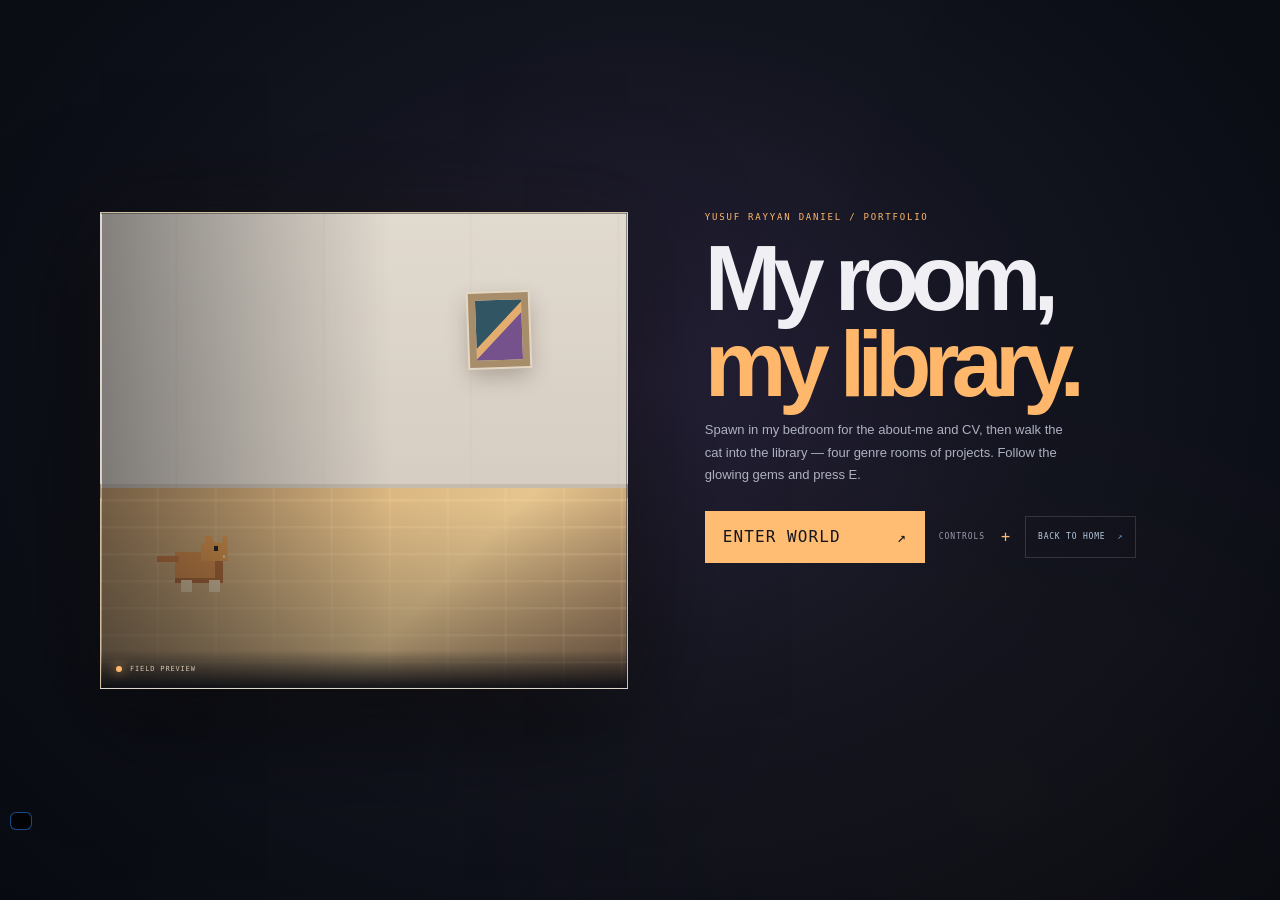
==== Resonance/index.html @ ae0bbf1d "Add on-screen debug HUD to diagnose WASD not moving the cat Temporary diagnostic overlay (bottom-lef" ====
<!doctype html>
<html lang="en">
<head>
<meta charset="utf-8">
<meta name="viewport" content="width=device-width,initial-scale=1">
<meta name="theme-color" content="#090b12">
<title>Yusuf Rayyan Daniel — 3D Portfolio World</title>
<meta name="description" content="Explore Yusuf Rayyan Daniel's portfolio as a cat wandering a hand-built 3D pixel-art bedroom and a library of four genre rooms. Follow the glowing gems and open each framed project.">
<meta property="og:title" content="Yusuf Rayyan Daniel — 3D Portfolio World">
<meta property="og:description" content="Play as a cat and explore a pixel-art bedroom and genre library where every framed artwork is one of my projects.">
<meta property="og:type" content="website">
<link rel="icon" href="data:image/svg+xml,%3Csvg xmlns='http://www.w3.org/2000/svg' viewBox='0 0 100 100'%3E%3Crect width='100' height='100' rx='20' fill='%23090b12'/%3E%3Ctext x='50' y='68' font-size='58' text-anchor='middle' fill='%23ffb86b'%3E%F0%9F%90%88%3C/text%3E%3C/svg%3E">
<link rel="stylesheet" href="style.css?v=world-29-debug">
<link rel="stylesheet" href="loading.css?v=world-29-debug">
</head>
<body>
<main class="experience" id="experience">
  <div class="scene" id="scene" aria-label="Third-person 3D pixel-art portfolio library"><canvas id="world" tabindex="0" aria-label="3D game view. Use WASD to move, drag to look, and E to open projects."></canvas></div>
  <div class="grain"></div><div class="shade"></div>
  <div class="scene-status"><span><i class="status-square"></i><b id="zoneLabel">BEDROOM / ABOUT ME</b></span><span>COORD <b id="coord">00 : 00</b></span></div>
  <div id="debugHud" style="position:absolute;z-index:9;left:10px;bottom:70px;padding:8px 10px;background:#000a;border:1px solid #2d8cff88;color:#9fe;font:10px/1.5 monospace;white-space:pre;pointer-events:none;border-radius:6px;"></div>
  <div class="toast" id="toast"></div><div class="center-prompt" id="interactHint" aria-live="polite"></div>
  <footer class="controls"><span><kbd>WASD</kbd> MOVE</span><span><kbd>SPACE</kbd> JUMP</span><span><kbd>E</kbd> VIEW ART</span><span><kbd>CLICK</kbd> INTERACT</span><small>DRAG TO LOOK · SCROLL TO ZOOM · ESC TO PAUSE</small></footer>
  <div class="fatal" id="fatal" hidden>The 3D scene could not start in this browser.</div>
  <div class="modal" id="modal" aria-hidden="true"><article class="modal-card"><button class="close" id="closeModal" aria-label="Close">×</button><p class="eyebrow" id="modalEyebrow">ARTWORK / 01</p><h2 id="modalTitle">Project title</h2><section class="project-gallery" id="projectGallery" aria-label="Project screenshots" hidden><button class="gallery-arrow" id="galleryPrevious" type="button" aria-label="Previous image">‹</button><img id="galleryImage" src="" alt=""><div class="photo-empty" id="friendPhotoEmpty" hidden>PHOTO ARCHIVE<br><small>Add your photos to this folder to display them here.</small></div><button class="gallery-arrow" id="galleryNext" type="button" aria-label="Next image">›</button><span class="gallery-count" id="galleryCount"></span></section><p class="modal-copy" id="modalCopy"></p><div class="modal-tags" id="modalTags"></div><a class="modal-link" id="modalLink" href="#" target="_blank" rel="noreferrer">OPEN PROJECT <span>↗</span></a><div class="profile-links" id="modalExtraLinks" hidden><a id="modalLinkedIn" href="#" target="_blank" rel="noreferrer">LINKEDIN ↗</a><a id="modalGithub" href="#" target="_blank" rel="noreferrer">GITHUB ↗</a></div><p class="modal-foot">PRESS ESC TO RETURN TO THE GALLERY</p></article></div>
  <section class="escape-menu" id="escapeMenu" aria-hidden="true" aria-labelledby="escapeTitle">
    <div class="escape-card">
      <p class="escape-kicker">YUSUF RAYYAN DANIEL / GALLERY</p>
      <h2 id="escapeTitle">Paused</h2>
      <div class="escape-actions">
        <button id="resumeGame" type="button">Resume</button>
        <button id="openGameSettings" type="button" aria-expanded="false">Settings</button>
        <button id="exitToGameMenu" type="button">Exit to Menu</button>
      </div>
      <div class="escape-settings" id="gameSettings" hidden>
        <h3>Game settings</h3>
        <label for="lookSensitivity">Look sensitivity <output id="sensitivityValue">1.0x</output></label>
        <input id="lookSensitivity" type="range" min="0.7" max="1.8" step="0.1" value="1">
        <label for="cameraDistance">Camera distance <output id="distanceValue">6.0</output></label>
        <input id="cameraDistance" type="range" min="3.5" max="12" step="0.2" value="6">
        <label for="shoulderOffset">Shoulder offset <output id="shoulderValue">1.25</output></label>
        <input id="shoulderOffset" type="range" min="0" max="2.5" step="0.05" value="1.25">
      </div>
      <p class="escape-hint">Press ESC to resume</p>
    </div>
  </section>
  <div class="touch-controls"><button data-action="left">←</button><button data-action="forward">↑</button><button data-action="back">↓</button><button data-action="right">→</button><button data-action="jump">JUMP</button><button data-action="use">E</button><button data-action="attack">✦</button></div>
  <section class="game-loader" id="gameLoader" aria-label="Portfolio game menu">
    <div class="loader-center">
      <div class="loader-window" aria-hidden="true"><div class="loader-stars"></div><div class="loader-floor"></div><div class="loader-anomaly"></div><div class="loader-cat"><i></i><b></b><span></span></div><div class="preview-caption"><i></i> FIELD PREVIEW</div></div>
      <p class="loader-kicker" id="menuKicker">YUSUF RAYYAN DANIEL / PORTFOLIO</p>
      <h1 id="menuTitle">My room,<br><em>my library.</em></h1>
      <p class="loader-copy" id="menuCopy">Spawn in my bedroom, then walk the cat into the genre library of projects.</p>
      <div class="loader-progress" id="loaderProgress"><span></span></div>
      <div class="loader-foot" id="loaderFoot"><span id="loaderStatus">BUILDING THE PIXEL WORLD</span><span>WASD MOVE <i>·</i> E VIEW ART</span></div>
      <div class="game-menu-actions" id="gameMenuActions" hidden>
        <button class="enter-house-button" id="enterHouse" type="button"><span>ENTER WORLD</span><b>↗</b></button>
        <button class="controls-button" id="showControls" type="button" aria-expanded="false"><span>CONTROLS</span><b>+</b></button>
        <a class="pshome-button" href="../index.html">BACK TO HOME <span>↗</span></a>
      </div>
      <div class="game-controls-card" id="gameControlsCard" hidden>
        <span><kbd>WASD</kbd> MOVE</span><span><kbd>SPACE</kbd> JUMP</span><span><kbd>E</kbd> VIEW ART</span><span><kbd>CLICK</kbd> INTERACT</span>
      </div>
    </div>
  </section>
</main>
<script src="game.js?v=world-29-debug"></script>
</body></html>
---- Resonance/style.css ----
:root{color-scheme:dark;--cyan:#2d8cff;--pink:#8fbcff;--mono:'DM Mono',monospace;--sans:'Space Grotesk',sans-serif}*{box-sizing:border-box}html,body{width:100%;height:100%;margin:0;overflow:hidden;background:#080a11;color:#ececf0;font-family:var(--sans)}a{color:inherit;text-decoration:none}.experience{position:relative;width:100%;height:100%;height:100svh;min-height:420px;overflow:hidden;background:radial-gradient(ellipse at 50% 45%,#22243b,#090b12 78%)}.scene{position:absolute;inset:0;z-index:0}.scene canvas{display:block;width:100%;height:100%;outline:0;image-rendering:pixelated}.grain,.shade{position:absolute;inset:0;pointer-events:none}.grain{z-index:1;opacity:.12;background-image:url("data:image/svg+xml,%3Csvg viewBox='0 0 180 180' xmlns='http://www.w3.org/2000/svg'%3E%3Cfilter id='n'%3E%3CfeTurbulence type='fractalNoise' baseFrequency='.9' numOctaves='3' stitchTiles='stitch'/%3E%3C/filter%3E%3Crect width='100%25' height='100%25' filter='url(%23n)' opacity='.18'/%3E%3C/svg%3E")}.shade{z-index:1;background:linear-gradient(90deg,#080a11a8 0%,#080a1166 22%,transparent 53%),linear-gradient(0deg,#080a1177 0%,transparent 27%,transparent 72%,#080a1170 100%)}.topbar{height:82px;position:absolute;z-index:2;top:0;left:0;right:0;display:flex;align-items:center;justify-content:space-between;padding:0 clamp(20px,4vw,64px);border-bottom:1px solid #ffffff12}.wordmark{display:flex;align-items:center;gap:11px;font-size:12px;letter-spacing:.17em;font-weight:700}.wordmark small{display:block;color:#9295a4;font:9px var(--mono);letter-spacing:.12em;margin-top:4px}.mark{width:34px;height:34px;border:1px solid #2d8cff66;color:var(--cyan);display:grid;place-items:center;font-size:18px;transform:rotate(-7deg)}.top-meta,.back-link{font:10px var(--mono);letter-spacing:.09em;color:#a3a5b1}.top-meta i{display:inline-block;width:6px;height:6px;border-radius:50%;background:var(--cyan);box-shadow:0 0 11px var(--cyan);margin-right:9px}.top-meta span{color:#505363;padding:0 10px}.top-meta b{font-weight:400}.back-link span{color:var(--cyan);font-size:14px;margin-left:5px}.intro{position:absolute;z-index:2;top:17%;left:clamp(22px,8vw,130px);pointer-events:none}.eyebrow{font:10px var(--mono);letter-spacing:.15em;color:var(--cyan);margin:0 0 17px}.intro h1{font-size:clamp(48px,7vw,92px);letter-spacing:-.072em;line-height:.89;margin:0;font-weight:600;text-shadow:0 5px 35px #090a13}.intro h1 em{font-weight:400;color:var(--cyan);font-style:normal}.lede{margin:22px 0 0;color:#b2b4c0;font-size:13px;line-height:1.8;text-shadow:0 2px 8px #080a11}.scene-status{position:absolute;z-index:2;top:25px;left:clamp(22px,4vw,64px);right:clamp(22px,4vw,64px);display:flex;justify-content:space-between;color:#aaaeba;font:9px var(--mono);letter-spacing:.1em;pointer-events:none}.scene-status b{color:#e2e2e9;font-weight:400}.status-square{display:inline-block;width:6px;height:6px;background:var(--pink);margin:0 8px 0 0}.gravity-hud{position:absolute;z-index:2;right:clamp(20px,4vw,64px);top:23%;width:116px;height:129px;background:#0b0d17a8;border:1px solid #ffffff24;display:flex;align-items:center;justify-content:center;flex-direction:column;gap:5px;backdrop-filter:blur(7px)}.gravity-hud small,.gravity-hud span{font:8px var(--mono);letter-spacing:.1em;color:#9699a9}.gravity-hud strong{font-size:40px;line-height:1;color:var(--cyan);text-shadow:0 0 18px #2d8cff88;transition:transform .35s}.gravity-hud b{font:9px var(--mono);letter-spacing:.09em}.gravity-hud span{font-size:7px;color:#656a7b;margin-top:6px}.center-prompt{position:absolute;z-index:3;left:50%;top:54%;transform:translate(-50%,10px);padding:9px 13px;background:#080a12dd;border:1px solid #2d8cff77;color:#e8f5f3;font:9px var(--mono);letter-spacing:.12em;opacity:0;transition:.2s;pointer-events:none;white-space:nowrap}.center-prompt.visible{opacity:1;transform:translate(-50%,0)}kbd{display:inline-grid;place-items:center;min-width:23px;height:23px;padding:0 4px;border:1px solid #494d5d;background:#11141f;color:#e5e6eb;font:9px var(--mono);margin-right:5px}.center-prompt kbd{color:var(--cyan);border-color:#2d8cff77}.toast{position:absolute;z-index:2;left:50%;top:17%;transform:translate(-50%,-8px);font:9px var(--mono);letter-spacing:.14em;color:var(--cyan);opacity:0;transition:.25s;text-shadow:0 0 16px var(--cyan);white-space:nowrap}.toast.show{opacity:1;transform:translate(-50%,0)}.bottom-hud{position:absolute;z-index:2;bottom:59px;left:0;right:0;min-height:68px;padding:0 clamp(22px,4vw,64px);display:flex;align-items:center;justify-content:space-between;background:linear-gradient(90deg,#0b0d17d9,#0b0d1770);border-top:1px solid #ffffff14}.objective{display:flex;align-items:center;gap:12px}.objective>span{font-size:20px;color:var(--pink)}.objective small,.objective b{display:block}.objective small{font:8px var(--mono);color:#858999;letter-spacing:.13em;margin-bottom:4px}.objective b{font-size:11px;font-weight:500;color:#dedfe6}.progress{display:flex;align-items:center;gap:13px;font:8px var(--mono);letter-spacing:.08em;color:#a5a8b5}.progress i{width:100px;height:3px;background:#333745}.progress i span{display:block;width:0;height:100%;background:var(--cyan);box-shadow:0 0 8px var(--cyan);transition:width .35s}.controls{position:absolute;z-index:2;bottom:0;left:0;right:0;height:59px;padding:0 clamp(22px,4vw,64px);display:flex;align-items:center;gap:25px;border-top:1px solid #ffffff0b;background:#080a11b8;color:#9b9eab;font:8px var(--mono);letter-spacing:.06em}.controls kbd{height:22px}.controls .wide{min-width:43px}.controls small{margin-left:auto;color:#656979;font-size:8px;letter-spacing:.1em}.modal{position:fixed;inset:0;z-index:5;display:grid;place-items:center;padding:20px;background:#05060bd9;backdrop-filter:blur(8px);opacity:0;visibility:hidden;transition:.25s}.modal.open{opacity:1;visibility:visible}.modal-card{position:relative;width:min(460px,100%);padding:40px;background:#11141e;border:1px solid #353b49;box-shadow:0 25px 80px #000a}.close{position:absolute;right:16px;top:12px;border:0;background:none;color:#a0a3b0;font-size:25px;cursor:pointer}.modal h2{font-size:34px;letter-spacing:-.05em;margin:0 0 14px}.modal-copy{font-size:13px;line-height:1.7;color:#a5a8b4}.modal-tags{display:flex;gap:7px;flex-wrap:wrap;margin:22px 0}.modal-tags span{padding:7px 9px;border:1px solid #343947;color:#c5c8d2;font:9px var(--mono)}.modal-link{display:flex;justify-content:space-between;padding:13px 14px;background:var(--cyan);color:#10151a;font:10px var(--mono);letter-spacing:.08em;font-weight:500}.modal-foot{font:8px var(--mono);color:#737788;letter-spacing:.1em;margin:18px 0 0}.touch-controls{display:none;position:absolute;z-index:3;bottom:143px;right:15px;gap:4px}.touch-controls button{border:1px solid #373b49;background:#151824dd;color:#e8e8ed;width:38px;height:42px;font-size:18px;touch-action:none}.touch-controls button:last-child{color:var(--cyan);font:12px var(--mono)}.load-state{position:absolute;z-index:4;inset:0;display:flex;align-items:center;justify-content:center;gap:10px;background:#090b12;color:#a4a8b7;font:9px var(--mono);letter-spacing:.15em;transition:opacity .5s}.load-state.done{opacity:0;pointer-events:none}.load-state i{width:7px;height:7px;border-radius:50%;background:var(--cyan);box-shadow:0 0 14px var(--cyan);animation:pulse .8s infinite alternate}.fatal{position:absolute;z-index:5;top:50%;left:50%;transform:translate(-50%,-50%);font:12px var(--mono);color:#ff9aad;background:#11141e;padding:20px;border:1px solid #8fbcff}.fatal[hidden]{display:none}@keyframes pulse{to{opacity:.3;transform:scale(.65)}}
@media(max-width:700px){.topbar{height:64px}.top-meta{display:none}.intro{top:16%;left:22px}.intro h1{font-size:clamp(48px,13vw,75px)}.lede{max-width:260px;font-size:11px;margin-top:14px}.scene-status{top:77px}.gravity-hud{top:auto;bottom:210px;right:16px;width:80px;height:95px}.gravity-hud strong{font-size:31px}.gravity-hud small{font-size:6px}.gravity-hud span{display:none}.bottom-hud{bottom:55px;min-height:65px;padding:0 16px}.objective{gap:8px}.objective>span{font-size:16px}.objective small{font-size:7px}.objective b{font-size:9px;max-width:180px}.progress{gap:7px;font-size:7px}.progress i{width:36px}.controls{height:55px;padding:0 14px;gap:9px;font-size:7px}.controls kbd{min-width:19px;height:20px;margin-right:2px}.controls .wide{min-width:36px}.controls small{display:none}.touch-controls{display:flex}.shade{background:linear-gradient(90deg,#080a11df 0%,#080a11a8 35%,transparent 83%),linear-gradient(0deg,#080a11e8 0%,transparent 38%,transparent 70%,#080a1188)}.modal-card{padding:34px 25px}}@media(max-height:560px) and (min-width:701px){.intro{top:17%}.intro h1{font-size:56px}.lede{margin-top:12px}.gravity-hud{top:22%;height:100px;width:100px}.bottom-hud{bottom:50px;min-height:56px}.controls{height:50px}}



.main-menu{position:absolute;inset:0;z-index:4;display:flex;flex-direction:column;justify-content:center;align-items:flex-start;padding:clamp(28px,9vw,150px);padding-top:clamp(40px,10vh,120px);background:linear-gradient(90deg,#080a11ed 0%,#080a11b8 38%,#080a1140 75%,#080a1170 100%);transition:opacity .7s ease,visibility .7s ease}.menu-kicker{display:flex;align-items:center;gap:10px;color:#aaaebe;font:9px var(--mono);letter-spacing:.16em}.menu-kicker i{width:7px;height:7px;border-radius:50%;background:var(--cyan);box-shadow:0 0 14px var(--cyan)}.main-menu h1{margin:23px 0 0;font:700 clamp(54px,11vw,136px)/.86 var(--sans);letter-spacing:-.09em;color:#f0eff3;text-shadow:0 8px 35px #0009}.main-menu h1 span{color:var(--cyan)}.menu-subtitle{font:10px var(--mono);letter-spacing:.23em;color:var(--cyan);margin:16px 0 0}.menu-copy{font-size:14px;line-height:1.75;color:#b6b8c3;margin:28px 0}.start-button{width:230px;height:54px;border:1px solid #2d8cffaa;background:#2d8cff;color:#0d1719;display:flex;align-items:center;justify-content:space-between;padding:0 18px;font:10px var(--mono);letter-spacing:.12em;cursor:pointer;transition:transform .18s,background .18s,box-shadow .18s}.start-button:hover{transform:translateY(-2px);background:#a1ffef;box-shadow:0 0 32px #2d8cff55}.start-button b{font-size:17px;font-weight:400}.menu-controls{display:flex;gap:18px;margin-top:34px;color:#a5a8b5;font:8px var(--mono);letter-spacing:.08em}.menu-controls kbd{height:21px;font-size:8px}.start-hint{font:8px var(--mono);letter-spacing:.13em;color:#74798a;margin-top:19px}.experience:not(.is-playing) .scene-status,.experience:not(.is-playing) .gravity-hud,.experience:not(.is-playing) .center-prompt,.experience:not(.is-playing) .bottom-hud,.experience:not(.is-playing) .controls,.experience:not(.is-playing) .touch-controls{opacity:0;visibility:hidden}.experience.is-playing .main-menu{opacity:0;visibility:hidden;pointer-events:none}.experience.is-playing .scene-status,.experience.is-playing .gravity-hud,.experience.is-playing .bottom-hud,.experience.is-playing .controls{transition:opacity .7s ease,visibility .7s ease}.experience.is-playing .scene-status,.experience.is-playing .gravity-hud,.experience.is-playing .bottom-hud,.experience.is-playing .controls{opacity:1;visibility:visible}
@media(max-width:700px){.main-menu{padding:28px;justify-content:center}.main-menu h1{font-size:clamp(53px,16vw,90px)}.menu-copy{font-size:12px;margin:22px 0}.menu-controls{gap:7px;flex-wrap:wrap;margin-top:27px}.menu-controls kbd{margin-right:3px}.start-button{width:210px;height:50px}}



.main-menu{align-items:center;text-align:center;padding:40px 24px;background:radial-gradient(ellipse at 50% 47%,#12111b35 0%,#10101b4d 35%,#080a1188 100%)}.main-menu h1{font-size:clamp(46px,8vw,104px);letter-spacing:-.07em}.menu-controls{justify-content:center}.menu-subtitle{letter-spacing:.2em}.shade{background:linear-gradient(90deg,#080a1170 0%,#080a1133 26%,transparent 62%),linear-gradient(0deg,#080a1144 0%,transparent 24%,transparent 72%,#080a1155 100%)}


/* Project archive screenshots */
.modal-card { width: min(760px, 100%); max-height: 92vh; overflow-y: auto; }
.project-gallery[hidden] { display: none; }
.project-gallery { position: relative; display: grid; grid-template-columns: 42px minmax(0, 1fr) 42px; align-items: center; gap: 10px; margin: 18px 0 20px; padding: 10px; background: #090b12; border: 1px solid #343947; }
.project-gallery img { display: block; width: 100%; height: min(48vh, 470px); object-fit: contain; image-rendering: auto; }
.gallery-arrow { width: 38px; height: 42px; border: 1px solid #454b59; color: #dcecff; background: #171b25; font-size: 26px; cursor: pointer; }
.gallery-arrow:hover { background: #303542; }
.gallery-count { position: absolute; right: 58px; bottom: 17px; padding: 5px 8px; color: white; background: #090b12d9; font: 9px var(--mono); letter-spacing: .1em; }
@media(max-width:700px) { .modal-card { max-height: 88vh; padding: 30px 18px 24px; } .project-gallery { grid-template-columns: 34px minmax(0,1fr) 34px; gap: 5px; margin: 14px 0; padding: 6px; } .project-gallery img { height: min(42vh,380px); } .gallery-arrow { width: 32px; height: 38px; } .gallery-count { right: 44px; bottom: 12px; } }

/* In-game pause and settings menu */
.escape-menu { position: fixed; inset: 0; z-index: 7; display: grid; place-items: center; padding: 20px; background: #050812df; backdrop-filter: blur(12px); opacity: 0; visibility: hidden; transition: opacity .2s ease, visibility .2s ease; }
.escape-menu.open { opacity: 1; visibility: visible; }
.escape-card { width: min(460px, 100%); padding: clamp(26px, 5vw, 42px); color: #f5f8ff; background: linear-gradient(145deg, #171d2a, #0d111b); border: 1px solid #2d8cff66; box-shadow: 0 28px 90px #000b, 0 0 40px #0070d122; }
.escape-kicker { margin: 0 0 13px; color: #78b7ff; font: 9px var(--mono); letter-spacing: .16em; }
.escape-card h2 { margin: 0 0 25px; font-size: clamp(34px, 7vw, 48px); letter-spacing: -.06em; }
.escape-actions { display: grid; gap: 9px; }
.escape-actions button, .escape-actions a { min-height: 48px; display: flex; align-items: center; justify-content: space-between; padding: 0 15px; color: #eef5ff; background: #ffffff08; border: 1px solid #ffffff22; font: 12px var(--sans); cursor: pointer; }
.escape-actions button:hover, .escape-actions a:hover { border-color: #2d8cff; background: #2d8cff20; }
.escape-actions a span { color: #78b7ff; }
.escape-settings { margin-top: 18px; padding: 16px; border: 1px solid #ffffff1c; background: #080c14a8; }
.escape-settings[hidden] { display: none; }
.escape-settings h3 { margin: 0 0 16px; color: #8fc4ff; font-size: 13px; }
.escape-settings label { display: flex; justify-content: space-between; margin: 13px 0 7px; color: #d7dfec; font-size: 11px; }
.escape-settings output { color: #78b7ff; font-family: var(--mono); }
.escape-settings input { width: 100%; accent-color: #2d8cff; }
.escape-hint { margin: 19px 0 0; color: #858da0; font: 9px var(--mono); letter-spacing: .08em; }

.project-gallery.single-image { grid-template-columns: minmax(0,1fr); }

/* Bedroom, pixel portrait, and garden interaction UI */
.profile-links{display:flex;flex-wrap:wrap;gap:8px;margin-top:10px}
.profile-links[hidden]{display:none}
.profile-links a,.profile-links span{padding:10px 12px;border:1px solid #3a4251;background:#111722;color:#dbe9fa;font:9px var(--mono);letter-spacing:.08em}
.profile-links a:hover{border-color:var(--cyan);color:#fff}
.profile-links span{color:#81899a}
.project-gallery.pixel-profile{grid-template-columns:minmax(0,1fr);justify-items:center}
.project-gallery.pixel-profile img{height:min(42vh,360px);width:auto;max-width:100%;image-rendering:pixelated;object-fit:contain;border:4px solid #cfb892;background:#161923}
.center-prompt{top:auto;bottom:88px;left:50%;max-width:calc(100vw - 30px);text-align:center;font-size:10px}
.center-prompt.visible{opacity:1;transform:translate(-50%,0)}
@media(max-width:700px){.center-prompt{bottom:66px;font-size:8px}}
.photo-empty{width:min(100%,430px);height:min(42vh,300px);display:grid;place-content:center;gap:12px;text-align:center;color:#9ecbff;background:linear-gradient(135deg,#192438,#10131c);border:1px solid #3c506d;font:11px var(--mono);letter-spacing:.14em}.photo-empty[hidden]{display:none}.photo-empty small{max-width:270px;color:#a9b2c1;font:11px var(--sans);letter-spacing:0;line-height:1.6}
---- Resonance/loading.css ----
.game-loader{position:absolute;inset:0;z-index:4;display:grid;grid-template-rows:auto 1fr;padding:clamp(20px,4vw,64px);background:radial-gradient(ellipse at 50% 42%,#252037 0%,#11131d 48%,#080a11 100%);transition:opacity .65s ease,visibility .65s ease}
.loader-top{display:flex;align-items:center;gap:12px;color:#e7e7ed;font:700 11px var(--mono);letter-spacing:.15em}
.loader-top small{display:block;margin-top:5px;color:#8e91a2;font:8px var(--mono);letter-spacing:.12em}
.loader-mark{width:35px;height:35px;display:grid;place-items:center;border:1px solid #ffb86b;color:#ffb86b;font:700 19px var(--sans);transform:rotate(-7deg)}
.loader-top>b{display:flex;align-items:center;gap:9px;margin-left:auto;color:#aeb1c1;font:8px var(--mono);letter-spacing:.14em}
.loader-top>b i{width:6px;height:6px;border-radius:50%;background:#ffb86b;box-shadow:0 0 14px #ffb86b;animation:loaderPulse .7s infinite alternate}
.loader-center{width:min(620px,100%);align-self:center;justify-self:center;text-align:center}
.loader-window{position:relative;height:clamp(150px,28vh,240px);margin:0 auto 32px;overflow:hidden;border:1px solid #fff2;background:linear-gradient(#181a2a 0 58%,#665444 58% 100%);box-shadow:0 22px 80px #0008;image-rendering:pixelated}
.loader-stars{position:absolute;inset:0 0 42%;opacity:.8;background-image:radial-gradient(circle,#a9e8dc 1px,transparent 2px),radial-gradient(circle,#f7c786 1px,transparent 2px);background-position:12px 18px,41px 56px;background-size:83px 67px,117px 93px;animation:starsDrift 8s linear infinite}
.loader-floor{position:absolute;inset:58% 0 0;background:repeating-linear-gradient(0deg,transparent 0 24px,#ffdda733 25px 27px),repeating-linear-gradient(90deg,transparent 0 55px,#ffdda722 56px 58px),linear-gradient(135deg,#c49b69,#e6c58e 60%,#947254)}
.loader-anomaly{position:absolute;left:70%;top:42%;width:42px;height:42px;background:#ad83ff;border:2px solid #ddcaff;box-shadow:0 0 24px #a78bfa;transform:rotate(45deg);animation:anomalyFloat 2s ease-in-out infinite alternate}
.loader-cat{position:absolute;left:14%;bottom:22%;width:48px;height:31px;background:#dc914b;box-shadow:inset -8px -5px #b66e3a;animation:catTravel 2.1s cubic-bezier(.4,0,.6,1) infinite}
.loader-cat:before{content:"";position:absolute;left:26px;top:-16px;width:27px;height:25px;background:#e59b4e;clip-path:polygon(0 28%,17% 28%,17% 0,40% 0,52% 27%,82% 27%,82% 0,100% 0,100% 100%,0 100%)}
.loader-cat:after{content:"";position:absolute;left:39px;top:-6px;width:4px;height:5px;background:#24242d;box-shadow:8px 8px 0 -1px #f2d8aa}
.loader-cat i,.loader-cat b{position:absolute;bottom:-9px;width:11px;height:12px;background:#f0d8ad;animation:catStep .24s ease-in-out infinite alternate}
.loader-cat i{left:6px}.loader-cat b{left:34px;animation-delay:-.12s}
.loader-cat span{position:absolute;left:-18px;top:4px;width:22px;height:6px;background:#ca7e42;transform-origin:right center;animation:tailFlick .4s ease-in-out infinite alternate}
.loader-kicker{margin:0;color:#ffb86b;font:9px var(--mono);letter-spacing:.2em}
.loader-center h1{margin:16px 0 10px;color:#f0eff3;font:700 clamp(39px,7vw,72px)/.94 var(--sans);letter-spacing:-.07em}
.loader-center h1 em{color:#ffb86b;font-style:normal}
.loader-copy{margin:0;color:#aeb1c1;font-size:13px}
.loader-progress{width:min(320px,80%);height:3px;margin:26px auto 11px;background:#ffffff20;overflow:hidden}
.loader-progress span{display:block;width:38%;height:100%;background:#ffb86b;box-shadow:0 0 14px #ffb86b;animation:progressSweep 1.65s cubic-bezier(.55,.05,.35,.95) forwards}
.loader-foot{display:flex;justify-content:space-between;width:min(420px,90%);margin:auto;color:#85899a;font:8px var(--mono);letter-spacing:.1em}
.loader-foot i{padding:0 5px;color:#ffb86b;font-style:normal}
.experience.is-playing .game-loader{opacity:0;visibility:hidden;pointer-events:none}
.experience.is-playing .scene-status,.experience.is-playing .gravity-hud,.experience.is-playing .bottom-hud,.experience.is-playing .controls{opacity:1;visibility:visible;transition:opacity .7s ease,visibility .7s ease}
@keyframes loaderPulse{to{opacity:.25;transform:scale(.65)}}
@keyframes starsDrift{to{background-position:95px 95px,-30px 10px}}
@keyframes anomalyFloat{to{transform:translateY(-17px) rotate(135deg);filter:hue-rotate(35deg)}}
@keyframes catTravel{0%,100%{transform:translateX(0) translateY(0)}50%{transform:translateX(42vw) translateY(-14px)}}
@keyframes catStep{to{transform:translateY(-5px)}}
@keyframes tailFlick{to{transform:rotate(-28deg)}}
@keyframes progressSweep{0%{width:4%;margin-left:0}65%{width:42%;margin-left:30%}100%{width:100%;margin-left:0}}
@media(max-width:600px){.game-loader{padding:20px}.loader-window{height:180px}.loader-foot{font-size:7px}.loader-cat{animation-duration:1.7s}}
@media(prefers-reduced-motion:reduce){.game-loader *, .game-loader *:before,.game-loader *:after{animation-duration:.01ms!important;animation-iteration-count:1!important}}
.game-loader:before{content:"";position:absolute;inset:0;pointer-events:none;opacity:.32;background:linear-gradient(115deg,transparent 15%,#ffffff06 45%,transparent 70%),radial-gradient(ellipse at 78% 88%,#ffb86b12,transparent 42%)}
.loader-top,.loader-center{position:relative;z-index:1}
.game-loader.is-ready .loader-center{display:grid;grid-template-columns:minmax(320px,1fr) minmax(330px,.9fr);grid-template-rows:auto auto auto auto 1fr;align-items:center;column-gap:clamp(32px,6vw,96px);width:min(1080px,100%);text-align:left;animation:menuAppear .7s ease both}
.game-loader.is-ready .loader-window{grid-column:1;grid-row:1/6;width:100%;height:clamp(300px,53vh,500px);margin:0;border-color:#ffffff2a;box-shadow:0 26px 110px #0009,0 0 70px #ffb86b0b}
.game-loader.is-ready .loader-kicker{grid-column:2;grid-row:1;margin:0 0 13px}
.game-loader.is-ready .loader-center h1{grid-column:2;grid-row:2;margin:0;font-size:clamp(44px,6vw,82px)}
.game-loader.is-ready .loader-copy{grid-column:2;grid-row:3;margin-top:18px;max-width:360px;line-height:1.7}
.game-loader.is-ready .loader-progress{display:none}
.game-loader.is-ready .loader-foot{grid-column:2;grid-row:4;width:100%;margin:22px 0 16px;justify-content:flex-start}
.game-loader.is-ready .loader-foot span:last-child{display:none}
.game-menu-actions{grid-column:2;grid-row:5;display:flex;gap:11px;align-items:center;flex-wrap:wrap}
.game-menu-actions[hidden],.game-controls-card[hidden]{display:none}
.enter-house-button,.controls-button{height:50px;padding:0 18px;cursor:pointer;font:9px var(--mono);letter-spacing:.12em;transition:transform .18s,background .18s,border-color .18s,box-shadow .18s}
.enter-house-button{min-width:220px;display:flex;align-items:center;justify-content:space-between;border:1px solid #ffb86b;background:#ffb86b;color:#15151b}
.enter-house-button span{font-size:16px}
.enter-house-button:hover{transform:translateY(-2px);background:#ffd49e;box-shadow:0 0 30px #ffb86b3b}
.controls-button{border:1px solid #ffffff27;background:#ffffff08;color:#c7c8d2}
.controls-button:hover{border-color:#ffb86b80;color:#ffcc8a}
.game-controls-card{grid-column:2;grid-row:6;display:flex;gap:7px;flex-wrap:wrap;margin-top:17px;animation:menuAppear .25s ease both}
.game-controls-card span{padding:7px 8px;border:1px solid #ffffff16;background:#ffffff05;color:#a7aab8;font:8px var(--mono);letter-spacing:.05em}
.game-controls-card kbd{height:18px;min-width:19px;margin-right:4px;font-size:8px}
.experience.is-playing .loader-top{opacity:0;transition:opacity .3s}
@keyframes menuAppear{from{opacity:0;transform:translateY(10px)}to{opacity:1;transform:translateY(0)}}
@media(max-width:760px){.game-loader.is-ready .loader-center{grid-template-columns:minmax(0,1fr);grid-template-rows:auto auto auto auto auto auto auto;width:min(520px,100%);text-align:center}.game-loader.is-ready .loader-window{grid-column:1;grid-row:1;height:clamp(170px,28vh,260px);margin:0 auto 24px}.game-loader.is-ready .loader-kicker{grid-column:1;grid-row:2}.game-loader.is-ready .loader-center h1{grid-column:1;grid-row:3;font-size:clamp(42px,12vw,68px)}.game-loader.is-ready .loader-copy{grid-column:1;grid-row:4;margin:13px auto 0}.game-loader.is-ready .loader-foot{grid-column:1;grid-row:5;justify-content:center;margin:14px 0}.game-menu-actions{grid-column:1;grid-row:6;justify-content:center}.game-controls-card{grid-column:1;grid-row:7;justify-content:center}.enter-house-button{min-width:190px}}
.preview-caption{position:absolute;z-index:2;left:0;right:0;top:0;display:flex;align-items:center;gap:8px;padding:11px 13px;background:linear-gradient(#080a11d9,transparent);color:#e8e5e4;font:8px var(--mono);letter-spacing:.12em}
.preview-caption i,.menu-dossier>div i{width:6px;height:6px;border-radius:50%;background:#ffb86b;box-shadow:0 0 12px #ffb86b}
.preview-caption span{margin-left:auto;color:#b6ad9f}
.game-loader.is-ready .loader-window{overflow:hidden}
.game-loader.is-ready .loader-window:after{content:"";position:absolute;inset:0;pointer-events:none;background:linear-gradient(90deg,#080a116e,transparent 55%),linear-gradient(0deg,#080a1166,transparent 40%);border:1px solid #ffffff0d}
.game-loader.is-ready .preview-caption{top:auto;bottom:0;background:linear-gradient(transparent,#080a11e8);padding:15px}
.game-menu-actions{display:grid;grid-template-columns:1fr;gap:8px;width:min(360px,100%);align-content:start}
.enter-house-button,.controls-button{width:100%;min-width:0;display:flex;align-items:center;justify-content:flex-start;gap:13px;text-align:left}
.enter-house-button span,.controls-button span{flex:1}
.enter-house-button b,.controls-button b{font-size:15px;font-weight:400}
.controls-button{height:44px;background:#ffffff07;border-color:#ffffff1b}
.controls-button i,.enter-house-button i{width:16px;text-align:center}
.return-button{text-decoration:none}
.menu-dossier{grid-column:2;grid-row:7;width:min(360px,100%);margin-top:17px;padding:15px 16px;border:1px solid #ffffff17;background:linear-gradient(120deg,#ffffff09,#ffffff03);animation:menuAppear .35s ease both}
.menu-dossier>span{color:#ffcb86;font:8px var(--mono);letter-spacing:.14em}
.menu-dossier>b{display:block;margin-top:8px;color:#f0eff3;font:600 15px var(--sans);letter-spacing:.04em}
.menu-dossier>p{margin:7px 0 12px;color:#a9acbb;font-size:10px;line-height:1.65}
.menu-dossier>div{display:flex;align-items:center;gap:7px;color:#a9acbb;font:7px var(--mono);letter-spacing:.07em}
.menu-dossier strong{margin-left:auto;color:#e5d8c5;font-weight:400}
.enter-house-button:focus-visible,.controls-button:focus-visible{outline:2px solid #ffe0b5;outline-offset:3px}
@media(max-width:760px){.game-menu-actions{grid-column:1;grid-row:6;width:min(360px,100%);margin:auto}.game-controls-card{grid-column:1;grid-row:7}.menu-dossier{grid-column:1;grid-row:8;margin:10px auto 0;text-align:left}.game-loader.is-ready .loader-center{grid-template-rows:auto auto auto auto auto auto auto auto;gap:0}.game-loader.is-ready .loader-window{margin-bottom:18px}.game-loader.is-ready .loader-copy{font-size:12px}}
.game-loader.is-ready .loader-top>b,.game-loader.is-ready .loader-foot,.menu-dossier{display:none!important}
.game-loader.is-ready .loader-center{grid-template-rows:auto auto auto auto auto;row-gap:0}
.game-loader.is-ready .loader-window{grid-row:1/6}
.game-loader.is-ready .loader-kicker{grid-row:1}
.game-loader.is-ready .loader-center h1{grid-row:2;font-size:clamp(54px,7.4vw,92px);letter-spacing:-.085em}
.game-loader.is-ready .loader-copy{grid-row:3;margin-top:12px;font-size:13px}
.game-menu-actions{grid-row:4;display:flex;align-items:center;gap:14px;width:100%;margin-top:25px}
.enter-house-button{width:auto;min-width:220px;height:52px;padding:0 17px;background:#ffbd73;border-color:#ffbd73;font-size:9px}
.controls-button{width:auto;height:auto;padding:8px 0;border:0;background:transparent;color:#979bab;font:8px var(--mono);letter-spacing:.12em}
.controls-button:hover{background:transparent;border-color:transparent;color:#ffd49e}
.controls-button b{margin-left:3px;color:#ffbd73}
.game-controls-card{grid-column:2;grid-row:5;width:min(430px,100%);margin-top:7px;padding-top:10px;border-top:1px solid #ffffff12}
.game-controls-card span{padding:5px 0;border:0;background:transparent;font-size:7px}
.preview-caption{font-size:7px;color:#d2c3b0}
@media(max-width:760px){.game-loader.is-ready .loader-center{grid-template-rows:auto auto auto auto auto auto;row-gap:0}.game-loader.is-ready .loader-window{grid-row:1;margin-bottom:17px}.game-loader.is-ready .loader-kicker{grid-row:2}.game-loader.is-ready .loader-center h1{grid-row:3;font-size:clamp(47px,13vw,69px)}.game-loader.is-ready .loader-copy{grid-row:4}.game-menu-actions{grid-row:5;justify-content:center;margin-top:18px}.game-controls-card{grid-column:1;grid-row:6;width:min(400px,100%);margin:10px auto 0}.enter-house-button{min-width:205px}.controls-button{min-width:80px}}
.loader-window{background:linear-gradient(#d6cec3 0 57%,#8c7861 57% 60%,#c7b18d 60% 100%)}
.loader-stars{inset:0 0 42%;opacity:.78;background:repeating-linear-gradient(90deg,transparent 0 14%,#b9aa9718 14.2% 14.5%,transparent 14.7% 28%),linear-gradient(#e5ded3,#d6cec3);animation:none}
.loader-anomaly{left:70%;top:17%;width:60px;height:74px;background:linear-gradient(135deg,#325563 0 45%,#e4ad70 46% 55%,#75528b 56%);border:7px solid #a88d6b;box-shadow:0 0 0 2px #e4d8c5,0 9px 22px #51403255;transform:rotate(-2deg);animation:galleryFrameFloat 3s ease-in-out infinite alternate}
@keyframes galleryFrameFloat{to{transform:translateY(-6px) rotate(1deg)}}

/* Menu return transition and PS Home action */
.game-loader { transform: scale(1); filter: blur(0); transition: opacity .58s cubic-bezier(.2,.75,.2,1), visibility .58s, transform .62s cubic-bezier(.2,.75,.2,1), filter .58s ease; }
.experience.is-playing .game-loader { transform: scale(1.035); filter: blur(7px); }
.game-menu-actions { flex-wrap: wrap; }
.pshome-button { display: inline-flex; align-items: center; gap: 12px; min-height: 42px; padding: 0 12px; color: #b8c9df; border: 1px solid #ffffff24; font: 8px var(--mono); letter-spacing: .1em; transition: color .2s, border-color .2s, background .2s, transform .2s; }
.pshome-button span { color: #78b7ff; }
.pshome-button:hover { color: white; border-color: #2d8cff; background: #2d8cff1c; transform: translateY(-2px); }
.escape-card { transform: translateY(16px) scale(.985); opacity: 0; transition: transform .28s cubic-bezier(.2,.75,.2,1), opacity .24s ease; }
.escape-menu.open .escape-card { transform: translateY(0) scale(1); opacity: 1; }
.escape-actions button:last-child { border-color: #2d8cff55; }
@media(max-width:760px) { .game-menu-actions { justify-content: center; } .pshome-button { min-height: 38px; } }

.game-loader { grid-template-rows: 1fr; }


/* ===== Extra menu polish & entrance animations (world update) ===== */
.game-loader.is-ready .loader-kicker { animation: menuItemIn .5s ease .05s both; }
.game-loader.is-ready .loader-center h1 { animation: menuItemIn .5s ease .12s both; }
.game-loader.is-ready .loader-copy { animation: menuItemIn .5s ease .2s both; }
.game-loader.is-ready .game-menu-actions { animation: menuItemIn .5s ease .3s both; }
@keyframes menuItemIn { from { opacity: 0; transform: translateY(14px); } to { opacity: 1; transform: translateY(0); } }

/* Enter button gets a soft breathing glow so it reads as the primary action */
.enter-house-button { animation: enterGlow 2.6s ease-in-out infinite; }
@keyframes enterGlow {
  0%, 100% { box-shadow: 0 0 0 rgba(255,189,115,0); }
  50% { box-shadow: 0 0 26px rgba(255,189,115,.45); }
}
.enter-house-button:hover { animation: none; }

/* Pause/escape menu buttons: quick staggered reveal when the menu opens */
.escape-menu.open .escape-actions button { animation: escBtnIn .32s ease both; }
.escape-menu.open .escape-actions button:nth-child(1) { animation-delay: .04s; }
.escape-menu.open .escape-actions button:nth-child(2) { animation-delay: .1s; }
.escape-menu.open .escape-actions button:nth-child(3) { animation-delay: .16s; }
@keyframes escBtnIn { from { opacity: 0; transform: translateX(-10px); } to { opacity: 1; transform: translateX(0); } }

@media (prefers-reduced-motion: reduce) {
  .game-loader.is-ready .loader-kicker,
  .game-loader.is-ready .loader-center h1,
  .game-loader.is-ready .loader-copy,
  .game-loader.is-ready .game-menu-actions,
  .enter-house-button,
  .escape-menu.open .escape-actions button { animation: none !important; }
}
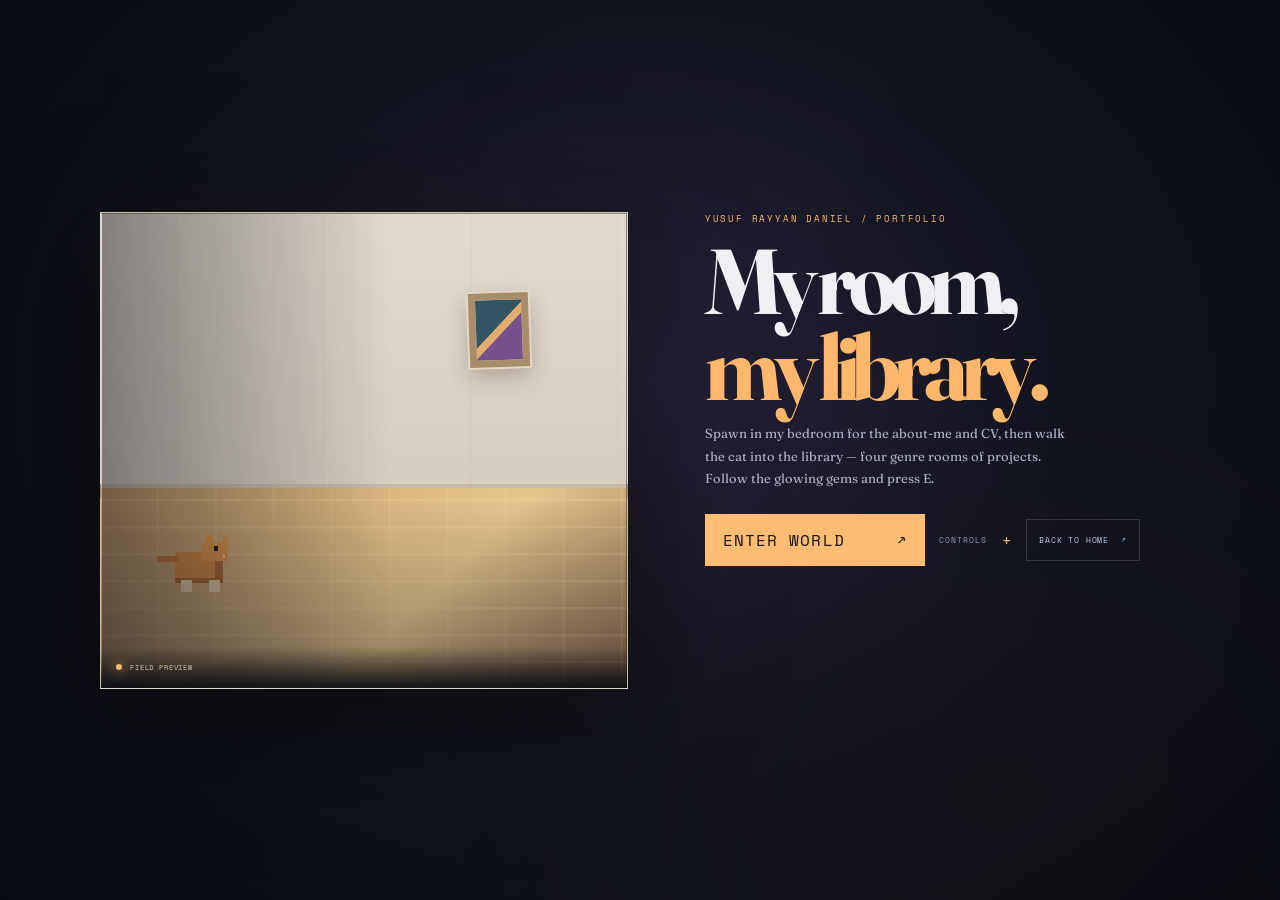
==== commit 38a034a4: "Rewrite UI: minimap + objectives, new fonts/signs, refreshed interior - Remove the debug HUD, the 'B" ====
--- a/Resonance/index.html
+++ b/Resonance/index.html
@@ -10,17 +10,24 @@
 <meta property="og:description" content="Play as a cat and explore a pixel-art bedroom and genre library where every framed artwork is one of my projects.">
 <meta property="og:type" content="website">
 <link rel="icon" href="data:image/svg+xml,%3Csvg xmlns='http://www.w3.org/2000/svg' viewBox='0 0 100 100'%3E%3Crect width='100' height='100' rx='20' fill='%23090b12'/%3E%3Ctext x='50' y='68' font-size='58' text-anchor='middle' fill='%23ffb86b'%3E%F0%9F%90%88%3C/text%3E%3C/svg%3E">
-<link rel="stylesheet" href="style.css?v=world-29-debug">
-<link rel="stylesheet" href="loading.css?v=world-29-debug">
+<link rel="stylesheet" href="style.css?v=world-30">
+<link rel="stylesheet" href="loading.css?v=world-30">
 </head>
 <body>
 <main class="experience" id="experience">
   <div class="scene" id="scene" aria-label="Third-person 3D pixel-art portfolio library"><canvas id="world" tabindex="0" aria-label="3D game view. Use WASD to move, drag to look, and E to open projects."></canvas></div>
   <div class="grain"></div><div class="shade"></div>
-  <div class="scene-status"><span><i class="status-square"></i><b id="zoneLabel">BEDROOM / ABOUT ME</b></span><span>COORD <b id="coord">00 : 00</b></span></div>
-  <div id="debugHud" style="position:absolute;z-index:9;left:10px;bottom:70px;padding:8px 10px;background:#000a;border:1px solid #2d8cff88;color:#9fe;font:10px/1.5 monospace;white-space:pre;pointer-events:none;border-radius:6px;"></div>
+  <!-- Minimap (top-left): room plan + cat position + project dots -->
+  <div class="minimap" id="minimap" aria-label="Minimap">
+    <span class="minimap-title">MAP</span>
+    <canvas id="minimapCanvas" width="150" height="150"></canvas>
+  </div>
+  <!-- Objectives (top-right): things to go and do -->
+  <div class="objectives" id="objectives" aria-label="Objectives">
+    <span class="obj-title">TO DO</span>
+    <ul id="objectiveList"></ul>
+  </div>
   <div class="toast" id="toast"></div><div class="center-prompt" id="interactHint" aria-live="polite"></div>
-  <footer class="controls"><span><kbd>WASD</kbd> MOVE</span><span><kbd>SPACE</kbd> JUMP</span><span><kbd>E</kbd> VIEW ART</span><span><kbd>CLICK</kbd> INTERACT</span><small>DRAG TO LOOK · SCROLL TO ZOOM · ESC TO PAUSE</small></footer>
   <div class="fatal" id="fatal" hidden>The 3D scene could not start in this browser.</div>
   <div class="modal" id="modal" aria-hidden="true"><article class="modal-card"><button class="close" id="closeModal" aria-label="Close">×</button><p class="eyebrow" id="modalEyebrow">ARTWORK / 01</p><h2 id="modalTitle">Project title</h2><section class="project-gallery" id="projectGallery" aria-label="Project screenshots" hidden><button class="gallery-arrow" id="galleryPrevious" type="button" aria-label="Previous image">‹</button><img id="galleryImage" src="" alt=""><div class="photo-empty" id="friendPhotoEmpty" hidden>PHOTO ARCHIVE<br><small>Add your photos to this folder to display them here.</small></div><button class="gallery-arrow" id="galleryNext" type="button" aria-label="Next image">›</button><span class="gallery-count" id="galleryCount"></span></section><p class="modal-copy" id="modalCopy"></p><div class="modal-tags" id="modalTags"></div><a class="modal-link" id="modalLink" href="#" target="_blank" rel="noreferrer">OPEN PROJECT <span>↗</span></a><div class="profile-links" id="modalExtraLinks" hidden><a id="modalLinkedIn" href="#" target="_blank" rel="noreferrer">LINKEDIN ↗</a><a id="modalGithub" href="#" target="_blank" rel="noreferrer">GITHUB ↗</a></div><p class="modal-foot">PRESS ESC TO RETURN TO THE GALLERY</p></article></div>
   <section class="escape-menu" id="escapeMenu" aria-hidden="true" aria-labelledby="escapeTitle">
@@ -64,5 +71,5 @@
     </div>
   </section>
 </main>
-<script src="game.js?v=world-29-debug"></script>
+<script src="game.js?v=world-30"></script>
 </body></html>
--- a/Resonance/style.css
+++ b/Resonance/style.css
@@ -1,4 +1,5 @@
-:root{color-scheme:dark;--cyan:#2d8cff;--pink:#8fbcff;--mono:'DM Mono',monospace;--sans:'Space Grotesk',sans-serif}*{box-sizing:border-box}html,body{width:100%;height:100%;margin:0;overflow:hidden;background:#080a11;color:#ececf0;font-family:var(--sans)}a{color:inherit;text-decoration:none}.experience{position:relative;width:100%;height:100%;height:100svh;min-height:420px;overflow:hidden;background:radial-gradient(ellipse at 50% 45%,#22243b,#090b12 78%)}.scene{position:absolute;inset:0;z-index:0}.scene canvas{display:block;width:100%;height:100%;outline:0;image-rendering:pixelated}.grain,.shade{position:absolute;inset:0;pointer-events:none}.grain{z-index:1;opacity:.12;background-image:url("data:image/svg+xml,%3Csvg viewBox='0 0 180 180' xmlns='http://www.w3.org/2000/svg'%3E%3Cfilter id='n'%3E%3CfeTurbulence type='fractalNoise' baseFrequency='.9' numOctaves='3' stitchTiles='stitch'/%3E%3C/filter%3E%3Crect width='100%25' height='100%25' filter='url(%23n)' opacity='.18'/%3E%3C/svg%3E")}.shade{z-index:1;background:linear-gradient(90deg,#080a11a8 0%,#080a1166 22%,transparent 53%),linear-gradient(0deg,#080a1177 0%,transparent 27%,transparent 72%,#080a1170 100%)}.topbar{height:82px;position:absolute;z-index:2;top:0;left:0;right:0;display:flex;align-items:center;justify-content:space-between;padding:0 clamp(20px,4vw,64px);border-bottom:1px solid #ffffff12}.wordmark{display:flex;align-items:center;gap:11px;font-size:12px;letter-spacing:.17em;font-weight:700}.wordmark small{display:block;color:#9295a4;font:9px var(--mono);letter-spacing:.12em;margin-top:4px}.mark{width:34px;height:34px;border:1px solid #2d8cff66;color:var(--cyan);display:grid;place-items:center;font-size:18px;transform:rotate(-7deg)}.top-meta,.back-link{font:10px var(--mono);letter-spacing:.09em;color:#a3a5b1}.top-meta i{display:inline-block;width:6px;height:6px;border-radius:50%;background:var(--cyan);box-shadow:0 0 11px var(--cyan);margin-right:9px}.top-meta span{color:#505363;padding:0 10px}.top-meta b{font-weight:400}.back-link span{color:var(--cyan);font-size:14px;margin-left:5px}.intro{position:absolute;z-index:2;top:17%;left:clamp(22px,8vw,130px);pointer-events:none}.eyebrow{font:10px var(--mono);letter-spacing:.15em;color:var(--cyan);margin:0 0 17px}.intro h1{font-size:clamp(48px,7vw,92px);letter-spacing:-.072em;line-height:.89;margin:0;font-weight:600;text-shadow:0 5px 35px #090a13}.intro h1 em{font-weight:400;color:var(--cyan);font-style:normal}.lede{margin:22px 0 0;color:#b2b4c0;font-size:13px;line-height:1.8;text-shadow:0 2px 8px #080a11}.scene-status{position:absolute;z-index:2;top:25px;left:clamp(22px,4vw,64px);right:clamp(22px,4vw,64px);display:flex;justify-content:space-between;color:#aaaeba;font:9px var(--mono);letter-spacing:.1em;pointer-events:none}.scene-status b{color:#e2e2e9;font-weight:400}.status-square{display:inline-block;width:6px;height:6px;background:var(--pink);margin:0 8px 0 0}.gravity-hud{position:absolute;z-index:2;right:clamp(20px,4vw,64px);top:23%;width:116px;height:129px;background:#0b0d17a8;border:1px solid #ffffff24;display:flex;align-items:center;justify-content:center;flex-direction:column;gap:5px;backdrop-filter:blur(7px)}.gravity-hud small,.gravity-hud span{font:8px var(--mono);letter-spacing:.1em;color:#9699a9}.gravity-hud strong{font-size:40px;line-height:1;color:var(--cyan);text-shadow:0 0 18px #2d8cff88;transition:transform .35s}.gravity-hud b{font:9px var(--mono);letter-spacing:.09em}.gravity-hud span{font-size:7px;color:#656a7b;margin-top:6px}.center-prompt{position:absolute;z-index:3;left:50%;top:54%;transform:translate(-50%,10px);padding:9px 13px;background:#080a12dd;border:1px solid #2d8cff77;color:#e8f5f3;font:9px var(--mono);letter-spacing:.12em;opacity:0;transition:.2s;pointer-events:none;white-space:nowrap}.center-prompt.visible{opacity:1;transform:translate(-50%,0)}kbd{display:inline-grid;place-items:center;min-width:23px;height:23px;padding:0 4px;border:1px solid #494d5d;background:#11141f;color:#e5e6eb;font:9px var(--mono);margin-right:5px}.center-prompt kbd{color:var(--cyan);border-color:#2d8cff77}.toast{position:absolute;z-index:2;left:50%;top:17%;transform:translate(-50%,-8px);font:9px var(--mono);letter-spacing:.14em;color:var(--cyan);opacity:0;transition:.25s;text-shadow:0 0 16px var(--cyan);white-space:nowrap}.toast.show{opacity:1;transform:translate(-50%,0)}.bottom-hud{position:absolute;z-index:2;bottom:59px;left:0;right:0;min-height:68px;padding:0 clamp(22px,4vw,64px);display:flex;align-items:center;justify-content:space-between;background:linear-gradient(90deg,#0b0d17d9,#0b0d1770);border-top:1px solid #ffffff14}.objective{display:flex;align-items:center;gap:12px}.objective>span{font-size:20px;color:var(--pink)}.objective small,.objective b{display:block}.objective small{font:8px var(--mono);color:#858999;letter-spacing:.13em;margin-bottom:4px}.objective b{font-size:11px;font-weight:500;color:#dedfe6}.progress{display:flex;align-items:center;gap:13px;font:8px var(--mono);letter-spacing:.08em;color:#a5a8b5}.progress i{width:100px;height:3px;background:#333745}.progress i span{display:block;width:0;height:100%;background:var(--cyan);box-shadow:0 0 8px var(--cyan);transition:width .35s}.controls{position:absolute;z-index:2;bottom:0;left:0;right:0;height:59px;padding:0 clamp(22px,4vw,64px);display:flex;align-items:center;gap:25px;border-top:1px solid #ffffff0b;background:#080a11b8;color:#9b9eab;font:8px var(--mono);letter-spacing:.06em}.controls kbd{height:22px}.controls .wide{min-width:43px}.controls small{margin-left:auto;color:#656979;font-size:8px;letter-spacing:.1em}.modal{position:fixed;inset:0;z-index:5;display:grid;place-items:center;padding:20px;background:#05060bd9;backdrop-filter:blur(8px);opacity:0;visibility:hidden;transition:.25s}.modal.open{opacity:1;visibility:visible}.modal-card{position:relative;width:min(460px,100%);padding:40px;background:#11141e;border:1px solid #353b49;box-shadow:0 25px 80px #000a}.close{position:absolute;right:16px;top:12px;border:0;background:none;color:#a0a3b0;font-size:25px;cursor:pointer}.modal h2{font-size:34px;letter-spacing:-.05em;margin:0 0 14px}.modal-copy{font-size:13px;line-height:1.7;color:#a5a8b4}.modal-tags{display:flex;gap:7px;flex-wrap:wrap;margin:22px 0}.modal-tags span{padding:7px 9px;border:1px solid #343947;color:#c5c8d2;font:9px var(--mono)}.modal-link{display:flex;justify-content:space-between;padding:13px 14px;background:var(--cyan);color:#10151a;font:10px var(--mono);letter-spacing:.08em;font-weight:500}.modal-foot{font:8px var(--mono);color:#737788;letter-spacing:.1em;margin:18px 0 0}.touch-controls{display:none;position:absolute;z-index:3;bottom:143px;right:15px;gap:4px}.touch-controls button{border:1px solid #373b49;background:#151824dd;color:#e8e8ed;width:38px;height:42px;font-size:18px;touch-action:none}.touch-controls button:last-child{color:var(--cyan);font:12px var(--mono)}.load-state{position:absolute;z-index:4;inset:0;display:flex;align-items:center;justify-content:center;gap:10px;background:#090b12;color:#a4a8b7;font:9px var(--mono);letter-spacing:.15em;transition:opacity .5s}.load-state.done{opacity:0;pointer-events:none}.load-state i{width:7px;height:7px;border-radius:50%;background:var(--cyan);box-shadow:0 0 14px var(--cyan);animation:pulse .8s infinite alternate}.fatal{position:absolute;z-index:5;top:50%;left:50%;transform:translate(-50%,-50%);font:12px var(--mono);color:#ff9aad;background:#11141e;padding:20px;border:1px solid #8fbcff}.fatal[hidden]{display:none}@keyframes pulse{to{opacity:.3;transform:scale(.65)}}
+@import url('https://fonts.googleapis.com/css2?family=Fraunces:opsz,wght@9..144,500;9..144,600;9..144,700&family=Space+Mono:wght@400;700&display=swap');
+:root{color-scheme:dark;--cyan:#2d8cff;--pink:#8fbcff;--mono:'Space Mono',monospace;--sans:'Fraunces','Georgia',serif}*{box-sizing:border-box}html,body{width:100%;height:100%;margin:0;overflow:hidden;background:#080a11;color:#ececf0;font-family:var(--sans)}a{color:inherit;text-decoration:none}.experience{position:relative;width:100%;height:100%;height:100svh;min-height:420px;overflow:hidden;background:radial-gradient(ellipse at 50% 45%,#22243b,#090b12 78%)}.scene{position:absolute;inset:0;z-index:0}.scene canvas{display:block;width:100%;height:100%;outline:0;image-rendering:pixelated}.grain,.shade{position:absolute;inset:0;pointer-events:none}.grain{z-index:1;opacity:.12;background-image:url("data:image/svg+xml,%3Csvg viewBox='0 0 180 180' xmlns='http://www.w3.org/2000/svg'%3E%3Cfilter id='n'%3E%3CfeTurbulence type='fractalNoise' baseFrequency='.9' numOctaves='3' stitchTiles='stitch'/%3E%3C/filter%3E%3Crect width='100%25' height='100%25' filter='url(%23n)' opacity='.18'/%3E%3C/svg%3E")}.shade{z-index:1;background:linear-gradient(90deg,#080a11a8 0%,#080a1166 22%,transparent 53%),linear-gradient(0deg,#080a1177 0%,transparent 27%,transparent 72%,#080a1170 100%)}.topbar{height:82px;position:absolute;z-index:2;top:0;left:0;right:0;display:flex;align-items:center;justify-content:space-between;padding:0 clamp(20px,4vw,64px);border-bottom:1px solid #ffffff12}.wordmark{display:flex;align-items:center;gap:11px;font-size:12px;letter-spacing:.17em;font-weight:700}.wordmark small{display:block;color:#9295a4;font:9px var(--mono);letter-spacing:.12em;margin-top:4px}.mark{width:34px;height:34px;border:1px solid #2d8cff66;color:var(--cyan);display:grid;place-items:center;font-size:18px;transform:rotate(-7deg)}.top-meta,.back-link{font:10px var(--mono);letter-spacing:.09em;color:#a3a5b1}.top-meta i{display:inline-block;width:6px;height:6px;border-radius:50%;background:var(--cyan);box-shadow:0 0 11px var(--cyan);margin-right:9px}.top-meta span{color:#505363;padding:0 10px}.top-meta b{font-weight:400}.back-link span{color:var(--cyan);font-size:14px;margin-left:5px}.intro{position:absolute;z-index:2;top:17%;left:clamp(22px,8vw,130px);pointer-events:none}.eyebrow{font:10px var(--mono);letter-spacing:.15em;color:var(--cyan);margin:0 0 17px}.intro h1{font-size:clamp(48px,7vw,92px);letter-spacing:-.072em;line-height:.89;margin:0;font-weight:600;text-shadow:0 5px 35px #090a13}.intro h1 em{font-weight:400;color:var(--cyan);font-style:normal}.lede{margin:22px 0 0;color:#b2b4c0;font-size:13px;line-height:1.8;text-shadow:0 2px 8px #080a11}.scene-status{position:absolute;z-index:2;top:25px;left:clamp(22px,4vw,64px);right:clamp(22px,4vw,64px);display:flex;justify-content:space-between;color:#aaaeba;font:9px var(--mono);letter-spacing:.1em;pointer-events:none}.scene-status b{color:#e2e2e9;font-weight:400}.status-square{display:inline-block;width:6px;height:6px;background:var(--pink);margin:0 8px 0 0}.gravity-hud{position:absolute;z-index:2;right:clamp(20px,4vw,64px);top:23%;width:116px;height:129px;background:#0b0d17a8;border:1px solid #ffffff24;display:flex;align-items:center;justify-content:center;flex-direction:column;gap:5px;backdrop-filter:blur(7px)}.gravity-hud small,.gravity-hud span{font:8px var(--mono);letter-spacing:.1em;color:#9699a9}.gravity-hud strong{font-size:40px;line-height:1;color:var(--cyan);text-shadow:0 0 18px #2d8cff88;transition:transform .35s}.gravity-hud b{font:9px var(--mono);letter-spacing:.09em}.gravity-hud span{font-size:7px;color:#656a7b;margin-top:6px}.center-prompt{position:absolute;z-index:3;left:50%;top:54%;transform:translate(-50%,10px);padding:9px 13px;background:#080a12dd;border:1px solid #2d8cff77;color:#e8f5f3;font:9px var(--mono);letter-spacing:.12em;opacity:0;transition:.2s;pointer-events:none;white-space:nowrap}.center-prompt.visible{opacity:1;transform:translate(-50%,0)}kbd{display:inline-grid;place-items:center;min-width:23px;height:23px;padding:0 4px;border:1px solid #494d5d;background:#11141f;color:#e5e6eb;font:9px var(--mono);margin-right:5px}.center-prompt kbd{color:var(--cyan);border-color:#2d8cff77}.toast{position:absolute;z-index:2;left:50%;top:17%;transform:translate(-50%,-8px);font:9px var(--mono);letter-spacing:.14em;color:var(--cyan);opacity:0;transition:.25s;text-shadow:0 0 16px var(--cyan);white-space:nowrap}.toast.show{opacity:1;transform:translate(-50%,0)}.bottom-hud{position:absolute;z-index:2;bottom:59px;left:0;right:0;min-height:68px;padding:0 clamp(22px,4vw,64px);display:flex;align-items:center;justify-content:space-between;background:linear-gradient(90deg,#0b0d17d9,#0b0d1770);border-top:1px solid #ffffff14}.objective{display:flex;align-items:center;gap:12px}.objective>span{font-size:20px;color:var(--pink)}.objective small,.objective b{display:block}.objective small{font:8px var(--mono);color:#858999;letter-spacing:.13em;margin-bottom:4px}.objective b{font-size:11px;font-weight:500;color:#dedfe6}.progress{display:flex;align-items:center;gap:13px;font:8px var(--mono);letter-spacing:.08em;color:#a5a8b5}.progress i{width:100px;height:3px;background:#333745}.progress i span{display:block;width:0;height:100%;background:var(--cyan);box-shadow:0 0 8px var(--cyan);transition:width .35s}.controls{position:absolute;z-index:2;bottom:0;left:0;right:0;height:59px;padding:0 clamp(22px,4vw,64px);display:flex;align-items:center;gap:25px;border-top:1px solid #ffffff0b;background:#080a11b8;color:#9b9eab;font:8px var(--mono);letter-spacing:.06em}.controls kbd{height:22px}.controls .wide{min-width:43px}.controls small{margin-left:auto;color:#656979;font-size:8px;letter-spacing:.1em}.modal{position:fixed;inset:0;z-index:5;display:grid;place-items:center;padding:20px;background:#05060bd9;backdrop-filter:blur(8px);opacity:0;visibility:hidden;transition:.25s}.modal.open{opacity:1;visibility:visible}.modal-card{position:relative;width:min(460px,100%);padding:40px;background:#11141e;border:1px solid #353b49;box-shadow:0 25px 80px #000a}.close{position:absolute;right:16px;top:12px;border:0;background:none;color:#a0a3b0;font-size:25px;cursor:pointer}.modal h2{font-size:34px;letter-spacing:-.05em;margin:0 0 14px}.modal-copy{font-size:13px;line-height:1.7;color:#a5a8b4}.modal-tags{display:flex;gap:7px;flex-wrap:wrap;margin:22px 0}.modal-tags span{padding:7px 9px;border:1px solid #343947;color:#c5c8d2;font:9px var(--mono)}.modal-link{display:flex;justify-content:space-between;padding:13px 14px;background:var(--cyan);color:#10151a;font:10px var(--mono);letter-spacing:.08em;font-weight:500}.modal-foot{font:8px var(--mono);color:#737788;letter-spacing:.1em;margin:18px 0 0}.touch-controls{display:none;position:absolute;z-index:3;bottom:143px;right:15px;gap:4px}.touch-controls button{border:1px solid #373b49;background:#151824dd;color:#e8e8ed;width:38px;height:42px;font-size:18px;touch-action:none}.touch-controls button:last-child{color:var(--cyan);font:12px var(--mono)}.load-state{position:absolute;z-index:4;inset:0;display:flex;align-items:center;justify-content:center;gap:10px;background:#090b12;color:#a4a8b7;font:9px var(--mono);letter-spacing:.15em;transition:opacity .5s}.load-state.done{opacity:0;pointer-events:none}.load-state i{width:7px;height:7px;border-radius:50%;background:var(--cyan);box-shadow:0 0 14px var(--cyan);animation:pulse .8s infinite alternate}.fatal{position:absolute;z-index:5;top:50%;left:50%;transform:translate(-50%,-50%);font:12px var(--mono);color:#ff9aad;background:#11141e;padding:20px;border:1px solid #8fbcff}.fatal[hidden]{display:none}@keyframes pulse{to{opacity:.3;transform:scale(.65)}}
 @media(max-width:700px){.topbar{height:64px}.top-meta{display:none}.intro{top:16%;left:22px}.intro h1{font-size:clamp(48px,13vw,75px)}.lede{max-width:260px;font-size:11px;margin-top:14px}.scene-status{top:77px}.gravity-hud{top:auto;bottom:210px;right:16px;width:80px;height:95px}.gravity-hud strong{font-size:31px}.gravity-hud small{font-size:6px}.gravity-hud span{display:none}.bottom-hud{bottom:55px;min-height:65px;padding:0 16px}.objective{gap:8px}.objective>span{font-size:16px}.objective small{font-size:7px}.objective b{font-size:9px;max-width:180px}.progress{gap:7px;font-size:7px}.progress i{width:36px}.controls{height:55px;padding:0 14px;gap:9px;font-size:7px}.controls kbd{min-width:19px;height:20px;margin-right:2px}.controls .wide{min-width:36px}.controls small{display:none}.touch-controls{display:flex}.shade{background:linear-gradient(90deg,#080a11df 0%,#080a11a8 35%,transparent 83%),linear-gradient(0deg,#080a11e8 0%,transparent 38%,transparent 70%,#080a1188)}.modal-card{padding:34px 25px}}@media(max-height:560px) and (min-width:701px){.intro{top:17%}.intro h1{font-size:56px}.lede{margin-top:12px}.gravity-hud{top:22%;height:100px;width:100px}.bottom-hud{bottom:50px;min-height:56px}.controls{height:50px}}
 
 
@@ -52,4 +53,29 @@
 .center-prompt{top:auto;bottom:88px;left:50%;max-width:calc(100vw - 30px);text-align:center;font-size:10px}
 .center-prompt.visible{opacity:1;transform:translate(-50%,0)}
 @media(max-width:700px){.center-prompt{bottom:66px;font-size:8px}}
-.photo-empty{width:min(100%,430px);height:min(42vh,300px);display:grid;place-content:center;gap:12px;text-align:center;color:#9ecbff;background:linear-gradient(135deg,#192438,#10131c);border:1px solid #3c506d;font:11px var(--mono);letter-spacing:.14em}.photo-empty[hidden]{display:none}.photo-empty small{max-width:270px;color:#a9b2c1;font:11px var(--sans);letter-spacing:0;line-height:1.6}+.photo-empty{width:min(100%,430px);height:min(42vh,300px);display:grid;place-content:center;gap:12px;text-align:center;color:#9ecbff;background:linear-gradient(135deg,#192438,#10131c);border:1px solid #3c506d;font:11px var(--mono);letter-spacing:.14em}.photo-empty[hidden]{display:none}.photo-empty small{max-width:270px;color:#a9b2c1;font:11px var(--sans);letter-spacing:0;line-height:1.6}
+
+
+/* ===== Minimap (top-left) + Objectives (top-right) ===== */
+.minimap { position: absolute; z-index: 3; top: 16px; left: 16px; padding: 8px; background: #0b0d17cc; border: 1px solid #ffffff22; border-radius: 10px; backdrop-filter: blur(6px); }
+.minimap-title { display: block; margin: 0 0 6px; color: #9fb3d6; font: 8px var(--mono); letter-spacing: .22em; }
+.minimap canvas { display: block; width: 150px; height: 150px; border-radius: 6px; background: #10131d; }
+
+.objectives { position: absolute; z-index: 3; top: 16px; right: 16px; width: 210px; padding: 12px 14px; background: #0b0d17cc; border: 1px solid #ffffff22; border-radius: 10px; backdrop-filter: blur(6px); }
+.obj-title { display: block; margin: 0 0 8px; color: #9fb3d6; font: 8px var(--mono); letter-spacing: .22em; }
+.objectives ul { list-style: none; margin: 0; padding: 0; display: grid; gap: 6px; }
+.objectives li { display: flex; align-items: center; gap: 8px; color: #d7dfec; font: 11px var(--sans); line-height: 1.3; }
+.objectives li i { flex: none; width: 12px; height: 12px; border: 1.5px solid #6b7a93; border-radius: 3px; position: relative; }
+.objectives li.done { color: #7f8aa0; text-decoration: line-through; }
+.objectives li.done i { background: #36c98d; border-color: #36c98d; }
+.objectives li.done i::after { content: "✓"; position: absolute; inset: -3px 0 0; font-size: 10px; color: #0b0d17; text-align: center; }
+
+.experience:not(.is-playing) .minimap, .experience:not(.is-playing) .objectives { opacity: 0; visibility: hidden; }
+.minimap, .objectives { transition: opacity .5s ease .2s, visibility .5s ease .2s; }
+
+@media (max-width: 700px) {
+  .minimap { top: 10px; left: 10px; padding: 5px; }
+  .minimap canvas { width: 96px; height: 96px; }
+  .objectives { top: 10px; right: 10px; width: 150px; padding: 8px 10px; }
+  .objectives li { font-size: 9px; gap: 6px; }
+}
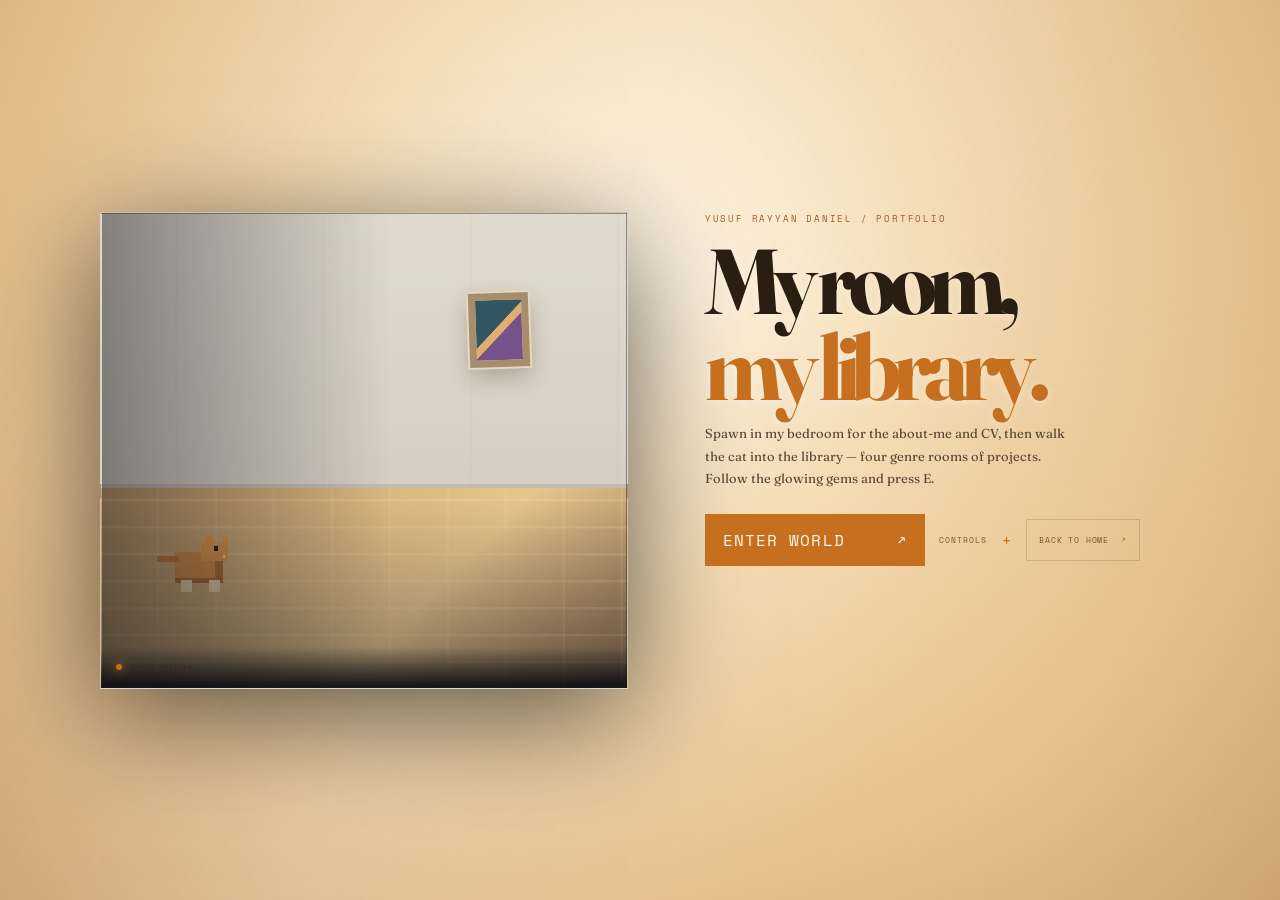
==== commit 989880e9: "Wire CV download, remove em-dash, brighten game menu - Face Mask Detector description: replace the e" ====
--- a/Resonance/index.html
+++ b/Resonance/index.html
@@ -10,8 +10,8 @@
 <meta property="og:description" content="Play as a cat and explore a pixel-art bedroom and genre library where every framed artwork is one of my projects.">
 <meta property="og:type" content="website">
 <link rel="icon" href="data:image/svg+xml,%3Csvg xmlns='http://www.w3.org/2000/svg' viewBox='0 0 100 100'%3E%3Crect width='100' height='100' rx='20' fill='%23090b12'/%3E%3Ctext x='50' y='68' font-size='58' text-anchor='middle' fill='%23ffb86b'%3E%F0%9F%90%88%3C/text%3E%3C/svg%3E">
-<link rel="stylesheet" href="style.css?v=world-30">
-<link rel="stylesheet" href="loading.css?v=world-30">
+<link rel="stylesheet" href="style.css?v=world-33">
+<link rel="stylesheet" href="loading.css?v=world-33">
 </head>
 <body>
 <main class="experience" id="experience">
@@ -71,5 +71,5 @@
     </div>
   </section>
 </main>
-<script src="game.js?v=world-30"></script>
+<script src="game.js?v=world-33"></script>
 </body></html>
--- a/Resonance/loading.css
+++ b/Resonance/loading.css
@@ -144,3 +144,40 @@
   .enter-house-button,
   .escape-menu.open .escape-actions button { animation: none !important; }
 }
+
+
+/* ===== Brighter, warmer menu to match the cosy library theme ===== */
+.game-loader {
+  background:
+    radial-gradient(ellipse at 50% 30%, #fff3df 0%, #f2d9b0 34%, #e2bd8c 70%, #c99f6e 100%) !important;
+}
+.game-loader:before {
+  opacity: .5 !important;
+  background:
+    linear-gradient(115deg, transparent 10%, #ffffff55 42%, transparent 72%),
+    radial-gradient(ellipse at 80% 88%, #ffcf8f55, transparent 46%) !important;
+}
+/* Readable dark text on the light menu */
+.loader-kicker { color: #9a5b2a !important; }
+.loader-center h1 { color: #2a1d12 !important; text-shadow: 0 2px 10px #ffffff66 !important; }
+.loader-center h1 em { color: #c6701f !important; }
+.loader-copy { color: #5a4634 !important; }
+.loader-foot { color: #8a6a45 !important; }
+.loader-foot i { color: #c6701f !important; }
+.loader-status, #loaderStatus { color: #7a5330 !important; }
+.loader-progress { background: #00000018 !important; }
+.loader-progress span { background: #c6701f !important; box-shadow: 0 0 14px #e0902f !important; }
+/* Buttons: warm solid primary, soft secondary */
+.enter-house-button { background: #c6701f !important; border-color: #c6701f !important; color: #fff6ea !important; }
+.enter-house-button:hover { background: #e0902f !important; }
+.controls-button { color: #7a5330 !important; }
+.controls-button b { color: #c6701f !important; }
+.controls-button:hover { color: #a85a16 !important; }
+.pshome-button { color: #7a5330 !important; border-color: #00000022 !important; }
+.pshome-button span { color: #c6701f !important; }
+.pshome-button:hover { color: #3a2817 !important; border-color: #c6701f !important; background: #c6701f1c !important; }
+.game-controls-card { border-top-color: #00000018 !important; }
+.game-controls-card span { color: #7a5330 !important; }
+.game-controls-card kbd { background: #ffffffcc !important; color: #5a4634 !important; border-color: #00000022 !important; }
+.preview-caption { color: #3a2817 !important; }
+.preview-caption i { background: #c6701f !important; box-shadow: 0 0 12px #e0902f !important; }
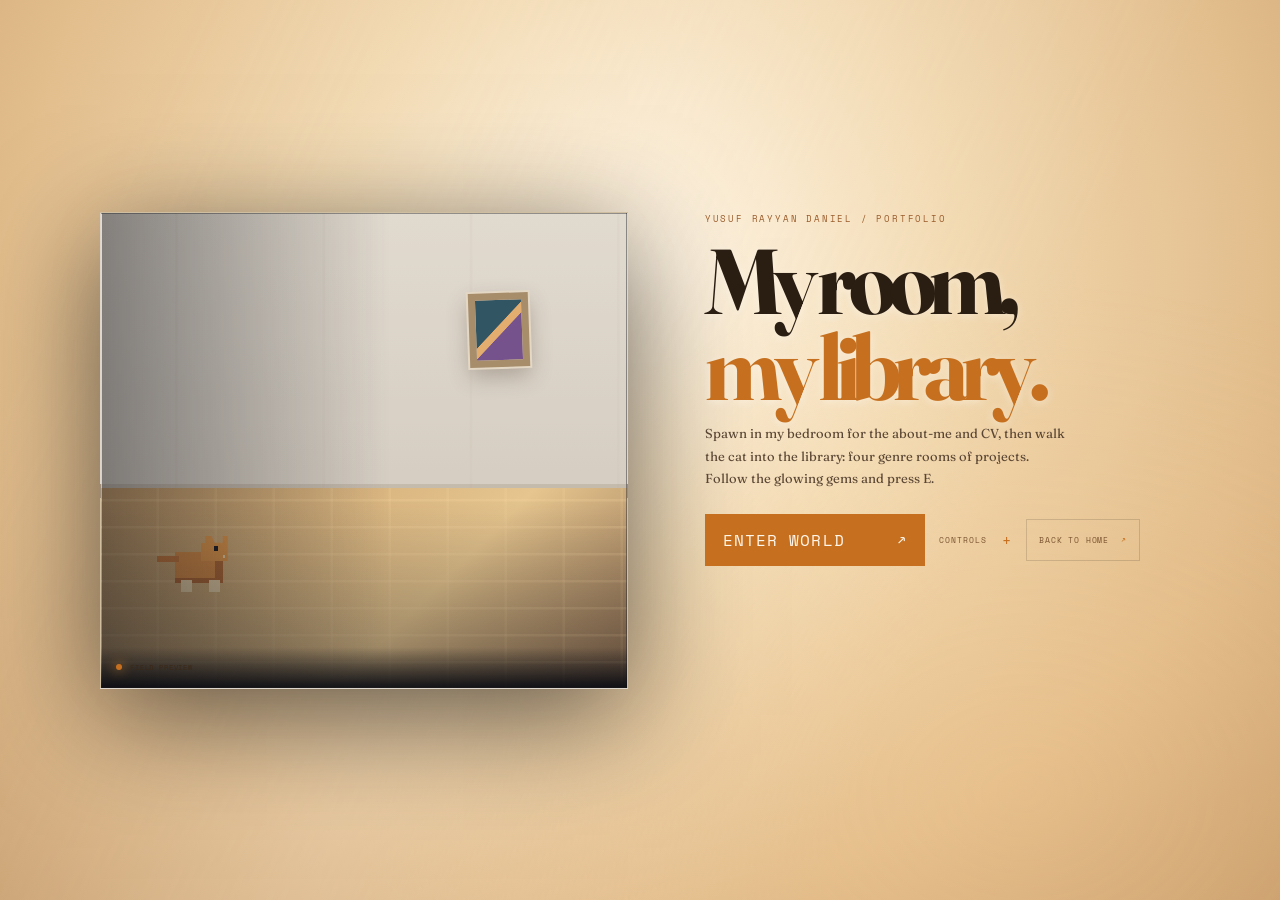
==== commit c27dd09f: "Remove all em-dashes; rename Media tab to Volunteering - Replace every em-dash (—) across game.js, p" ====
--- a/Resonance/index.html
+++ b/Resonance/index.html
@@ -4,14 +4,14 @@
 <meta charset="utf-8">
 <meta name="viewport" content="width=device-width,initial-scale=1">
 <meta name="theme-color" content="#090b12">
-<title>Yusuf Rayyan Daniel — 3D Portfolio World</title>
+<title>Yusuf Rayyan Daniel - 3D Portfolio World</title>
 <meta name="description" content="Explore Yusuf Rayyan Daniel's portfolio as a cat wandering a hand-built 3D pixel-art bedroom and a library of four genre rooms. Follow the glowing gems and open each framed project.">
-<meta property="og:title" content="Yusuf Rayyan Daniel — 3D Portfolio World">
+<meta property="og:title" content="Yusuf Rayyan Daniel - 3D Portfolio World">
 <meta property="og:description" content="Play as a cat and explore a pixel-art bedroom and genre library where every framed artwork is one of my projects.">
 <meta property="og:type" content="website">
 <link rel="icon" href="data:image/svg+xml,%3Csvg xmlns='http://www.w3.org/2000/svg' viewBox='0 0 100 100'%3E%3Crect width='100' height='100' rx='20' fill='%23090b12'/%3E%3Ctext x='50' y='68' font-size='58' text-anchor='middle' fill='%23ffb86b'%3E%F0%9F%90%88%3C/text%3E%3C/svg%3E">
-<link rel="stylesheet" href="style.css?v=world-33">
-<link rel="stylesheet" href="loading.css?v=world-33">
+<link rel="stylesheet" href="style.css?v=world-34">
+<link rel="stylesheet" href="loading.css?v=world-34">
 </head>
 <body>
 <main class="experience" id="experience">
@@ -71,5 +71,5 @@
     </div>
   </section>
 </main>
-<script src="game.js?v=world-33"></script>
+<script src="game.js?v=world-34"></script>
 </body></html>
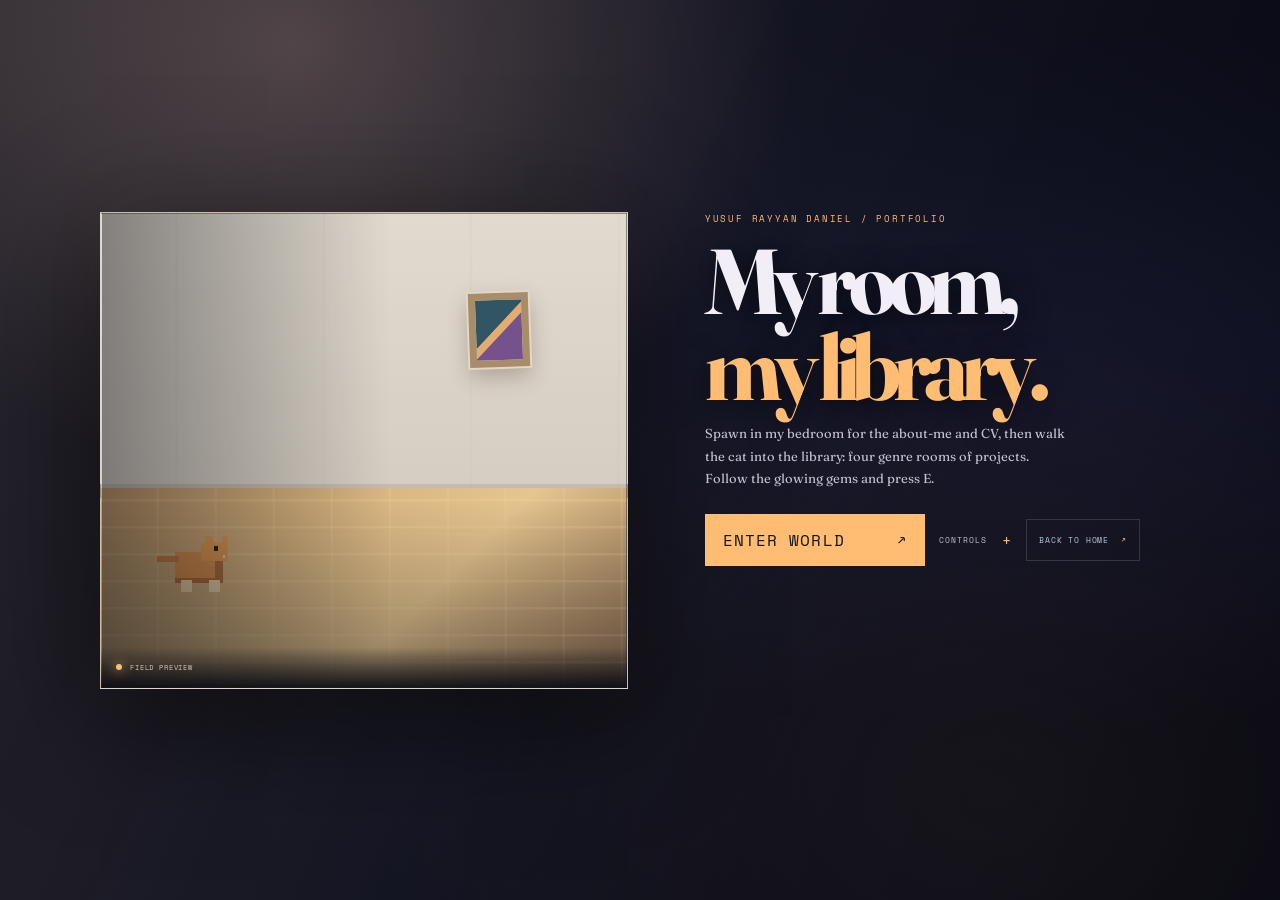
==== commit 0b2c5a0f: "Match game menu/loading to the dark main menu; brighten Volunteering photos - Revert the game loader" ====
--- a/Resonance/index.html
+++ b/Resonance/index.html
@@ -10,8 +10,8 @@
 <meta property="og:description" content="Play as a cat and explore a pixel-art bedroom and genre library where every framed artwork is one of my projects.">
 <meta property="og:type" content="website">
 <link rel="icon" href="data:image/svg+xml,%3Csvg xmlns='http://www.w3.org/2000/svg' viewBox='0 0 100 100'%3E%3Crect width='100' height='100' rx='20' fill='%23090b12'/%3E%3Ctext x='50' y='68' font-size='58' text-anchor='middle' fill='%23ffb86b'%3E%F0%9F%90%88%3C/text%3E%3C/svg%3E">
-<link rel="stylesheet" href="style.css?v=world-34">
-<link rel="stylesheet" href="loading.css?v=world-34">
+<link rel="stylesheet" href="style.css?v=world-35">
+<link rel="stylesheet" href="loading.css?v=world-35">
 </head>
 <body>
 <main class="experience" id="experience">
@@ -71,5 +71,5 @@
     </div>
   </section>
 </main>
-<script src="game.js?v=world-34"></script>
+<script src="game.js?v=world-35"></script>
 </body></html>
--- a/Resonance/loading.css
+++ b/Resonance/loading.css
@@ -146,38 +146,41 @@
 }
 
 
-/* ===== Brighter, warmer menu to match the cosy library theme ===== */
+/* ===== Dark PS-style menu + loading screen, matched to the home/dashboard ===== */
+/* Same ambient gradient as the home screen (pshome.css), with warm amber accents. */
 .game-loader {
   background:
-    radial-gradient(ellipse at 50% 30%, #fff3df 0%, #f2d9b0 34%, #e2bd8c 70%, #c99f6e 100%) !important;
+    radial-gradient(ellipse at 23% 5%, rgba(193,158,145,.30), transparent 36%),
+    radial-gradient(ellipse at 82% 42%, rgba(29,30,56,.55), transparent 48%),
+    linear-gradient(112deg, #28252d 0%, #11121f 46%, #070812 100%) !important;
 }
 .game-loader:before {
-  opacity: .5 !important;
+  opacity: .35 !important;
   background:
-    linear-gradient(115deg, transparent 10%, #ffffff55 42%, transparent 72%),
-    radial-gradient(ellipse at 80% 88%, #ffcf8f55, transparent 46%) !important;
+    linear-gradient(115deg, transparent 15%, #ffffff0d 45%, transparent 70%),
+    radial-gradient(ellipse at 78% 88%, #ffbd7322, transparent 44%) !important;
 }
-/* Readable dark text on the light menu */
-.loader-kicker { color: #9a5b2a !important; }
-.loader-center h1 { color: #2a1d12 !important; text-shadow: 0 2px 10px #ffffff66 !important; }
-.loader-center h1 em { color: #c6701f !important; }
-.loader-copy { color: #5a4634 !important; }
-.loader-foot { color: #8a6a45 !important; }
-.loader-foot i { color: #c6701f !important; }
-.loader-status, #loaderStatus { color: #7a5330 !important; }
-.loader-progress { background: #00000018 !important; }
-.loader-progress span { background: #c6701f !important; box-shadow: 0 0 14px #e0902f !important; }
-/* Buttons: warm solid primary, soft secondary */
-.enter-house-button { background: #c6701f !important; border-color: #c6701f !important; color: #fff6ea !important; }
-.enter-house-button:hover { background: #e0902f !important; }
-.controls-button { color: #7a5330 !important; }
-.controls-button b { color: #c6701f !important; }
-.controls-button:hover { color: #a85a16 !important; }
-.pshome-button { color: #7a5330 !important; border-color: #00000022 !important; }
-.pshome-button span { color: #c6701f !important; }
-.pshome-button:hover { color: #3a2817 !important; border-color: #c6701f !important; background: #c6701f1c !important; }
-.game-controls-card { border-top-color: #00000018 !important; }
-.game-controls-card span { color: #7a5330 !important; }
-.game-controls-card kbd { background: #ffffffcc !important; color: #5a4634 !important; border-color: #00000022 !important; }
-.preview-caption { color: #3a2817 !important; }
-.preview-caption i { background: #c6701f !important; box-shadow: 0 0 12px #e0902f !important; }
+/* Light text on the dark menu (PS5 look) */
+.loader-kicker { color: #ffbd73 !important; }
+.loader-center h1 { color: #f2eef7 !important; text-shadow: 0 6px 30px #0009 !important; }
+.loader-center h1 em { color: #ffbd73 !important; }
+.loader-copy { color: #c3c0cf !important; }
+.loader-foot { color: #8f91a3 !important; }
+.loader-foot i { color: #ffbd73 !important; }
+.loader-status, #loaderStatus { color: #aeb1c1 !important; }
+.loader-progress { background: #ffffff1c !important; }
+.loader-progress span { background: #ffbd73 !important; box-shadow: 0 0 14px #ffbd73 !important; }
+/* Buttons: warm amber primary, subtle secondary (same accent as home) */
+.enter-house-button { background: #ffbd73 !important; border-color: #ffbd73 !important; color: #15151b !important; }
+.enter-house-button:hover { background: #ffd49e !important; }
+.controls-button { color: #c3c0cf !important; }
+.controls-button b { color: #ffbd73 !important; }
+.controls-button:hover { color: #ffd49e !important; }
+.pshome-button { color: #b8c9df !important; border-color: #ffffff24 !important; }
+.pshome-button span { color: #ffbd73 !important; }
+.pshome-button:hover { color: #fff !important; border-color: #ffbd73 !important; background: #ffbd731c !important; }
+.game-controls-card { border-top-color: #ffffff14 !important; }
+.game-controls-card span { color: #a7aab8 !important; }
+.game-controls-card kbd { background: #11141f !important; color: #e5e6eb !important; border-color: #494d5d !important; }
+.preview-caption { color: #d2c3b0 !important; }
+.preview-caption i { background: #ffbd73 !important; box-shadow: 0 0 12px #ffbd73 !important; }
